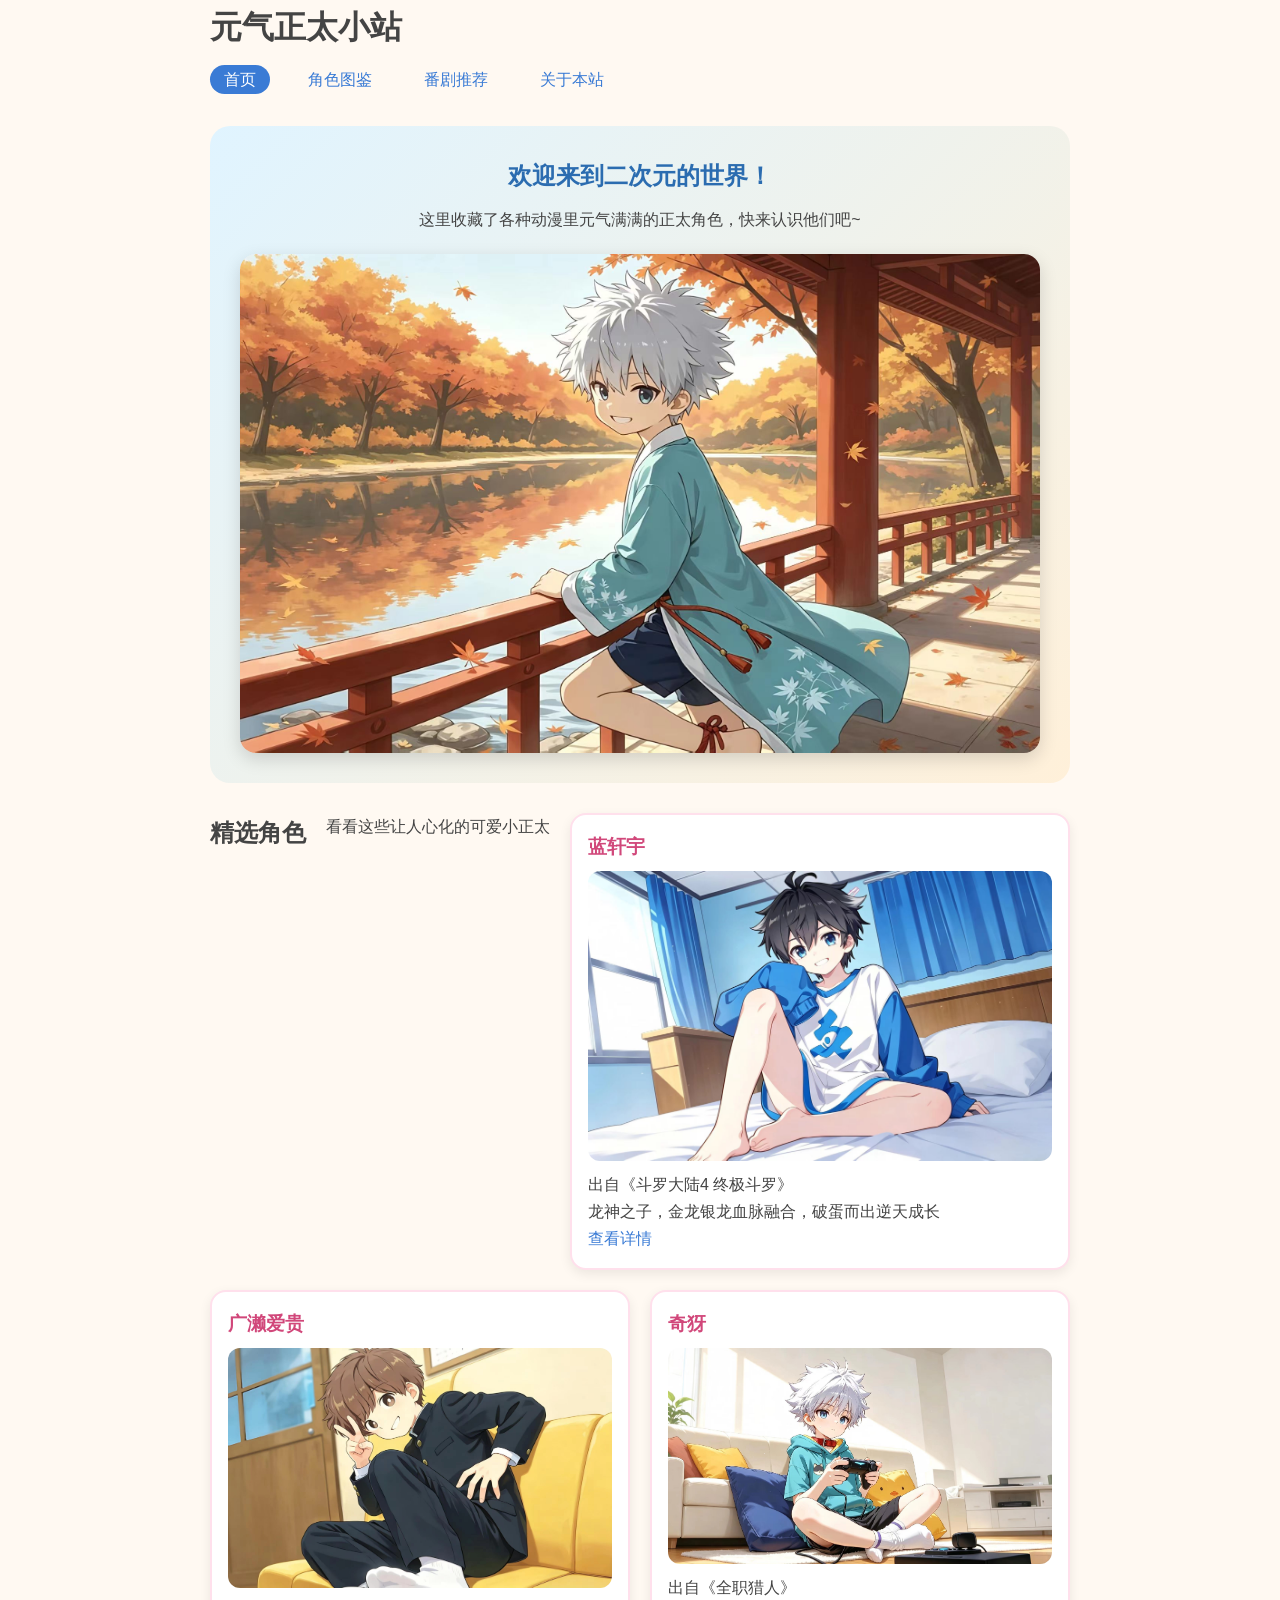
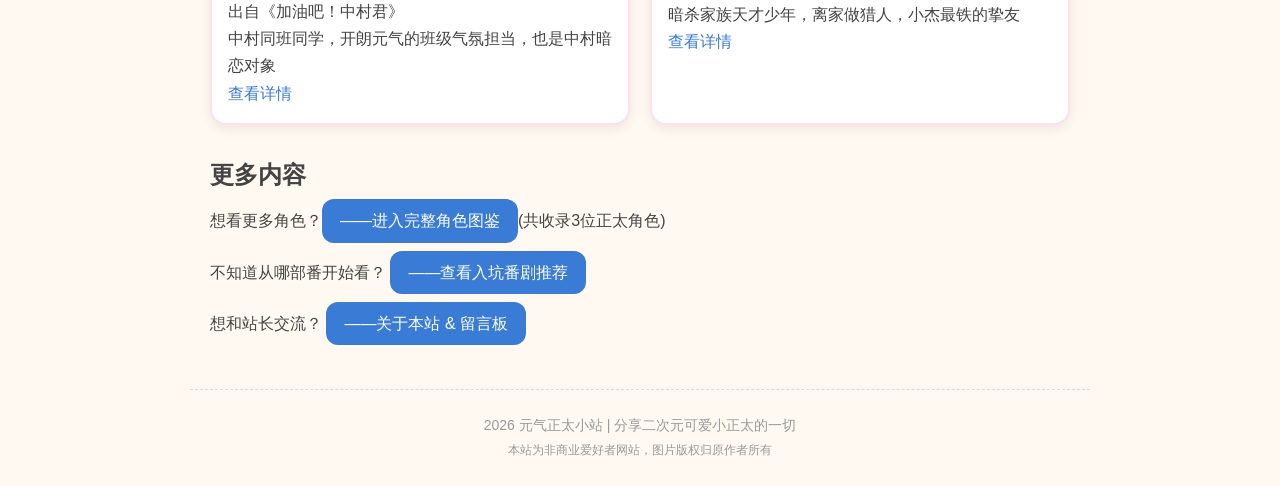
==== index.html @ 90cbcadd "Add files via upload" ====
<!DOCTYPE html>
<html lang="zh-CN">
<head>
    <meta charset="UTF-8">
    <meta name="viewport" content="width=device-width, initial-scale=1.0">
    <title>元气正太小站</title>
    <link rel="stylesheet"href="css/style.css">
</head>
<body>
    <header>
        <h1>元气正太小站</h1> 
        <nav>
            <ul>
                <li><a href="#" class="current">首页</a></li>
                <li><a href="characters.html">角色图鉴</a></li>
                <li><a href="anime.html">番剧推荐</a></li>
                <li><a href="about.html">关于本站</a></li>
            </ul>
        </nav>
    </header>
    <main>
        <section class="hero">
            <h2>欢迎来到二次元的世界！</h2>
            <p>这里收藏了各种动漫里元气满满的正太角色，快来认识他们吧~</p>
            <img src="images/qiya01.jpg" alt="正太合集横幅">
            </section>
            <section class="featured">
                <h2>精选角色</h2>
                <p>看看这些让人心化的可爱小正太</p>
                <article>
                    <h3>蓝轩宇</h3>
                    <img src="images/lanxuanyu01.jpg" alt="蓝轩宇" >
                    <p>出自《斗罗大陆4 终极斗罗》</p>
                    <p>龙神之子，金龙银龙血脉融合，破蛋而出逆天成长</p>
                    <a href="pages/character-xuanyu.html">查看详情 </a>
                </article>

                <article>
                    <h3>广濑爱贵</h3>
                    <img src="images/guanglai01.jpg" alt="广濑爱贵" >
                    <p>出自《加油吧！中村君》</p>
                    <p>中村同班同学，开朗元气的班级气氛担当，也是中村暗恋对象</p>
                    <a href="pages/character-guanglai.html">查看详情</a>
                </article>

                <article>
                    <h3>奇犽</h3>
                    <img src="images/qiya02.jpg" alt="奇犽" >
                    <p>出自《全职猎人》</p>
                    <p>暗杀家族天才少年，离家做猎人，小杰最铁的挚友</p>
                    <a href="pages/character-qiya.html">查看详情</a>
                </article>
            </section>

            <section class="quick-nav">
                <h2>更多内容</h2>
                <p>想看更多角色？<a href="characters.html">——进入完整角色图鉴</a>(共收录3位正太角色)</p>
                <p>不知道从哪部番开始看？ <a href="anime.html">——查看入坑番剧推荐</a></p>
                <p>想和站长交流？ <a href="about.html">——关于本站 & 留言板</a></p>



            </section>
    </main>

    <footer>
        <p> 2026 元气正太小站 | 分享二次元可爱小正太的一切</p>
        <p><small>本站为非商业爱好者网站，图片版权归原作者所有</small></p>
    </footer>
    
    
</body>
</html>
---- css/style.css ----
*{margin: 0;padding: 0;box-sizing: border-box;}

ul {list-style: none;}   /*去掉导航的小圆点 */
a {text-decoration: none; color: #3a7bd5;}  /*去掉下划线*/
img { max-width: 100%; height: auto; display: block;}   /*图片不溢出*/

body {
    font-family: "Microsoft YaHei","WenQuanYi Micro Hei",sans-serif;
    background: #fff9f2;
    color: #444;
    line-height: 1.7;
}
header,main,footer {
    max-width: 900px;
    margin: 0 auto;
    padding: 0 20px;
}
nav ul {
    display: flex;
    gap: 24px;
    padding: 12px 0;
}
nav a {
    padding: 6px 14px;
    border-radius: 20px;
}
nav a:hover {background: #ffd9e6; color: #d1477a;}
nav a.current {background: #3a7bd5; color: #fff;}
.hero {
    background: linear-gradient(135deg,#e0f4ff,#fff0d9);
    border-radius: 20px;
    padding: 30px;
    text-align: center;
    margin: 20px 0;
}

.hero h2 { color: #2b6cb0; margin-bottom: 10px;}

.hero img {
    margin: 20px auto 0;
    border-radius: 16px;
    box-shadow: 0 6px 18px rgba(0, 0, 0, .15);
}
.featured {
    display: flex;
    flex-wrap: wrap;
    gap: 20px;
    margin: 30px 0;
}

.featured > h2, .featured > p { width: 100;}

.featured article {
    flex: 1 1 260px;
    background: #fff;
    border: 2px solid #ffe0ec;
    border-radius: 16px;
    padding: 16px;
    box-shadow: 0 4px 12px rgba(0, 0, 0, .08);
}

.featured article img { border-radius: 12px; margin-bottom: 10px;}
.featured h3 { color: #d1477a; margin-bottom: 8px;}
.quick-nav { margin: 30px 0;}

.quick-nav a {
    display: inline-block;
    background: #3a7bd5;
    color: #fff;
    padding: 8px 18px;
    border-radius: 12px;
    margin: 4px 0;
}

.quick-nav a:hover {background: #d1477a;}

footer {
    border-top: 1px dashed #ffc9dd;
    text-align: center;
    color: #999;
    font-size: 14px;
    padding: 24px 0;
    margin-top: 40px;
}
.character-card {
    background: #fff;
    border: 2px solid #ffe0ec;
    border-radius: 16px;
    padding: 16px;
    margin-bottom: 20px;
    text-align: center;
}
.character-card img {
    border-radius: 12px;
    margin: 10px auto;
}
.character-card a:hover img {
    opacity: 0.85;
}
.gallery {
    display: flex;
    flex-wrap: wrap;
    gap: 12px;
    justify-content: center;
}
.gallery img {
    max-width: 300px;
    border-radius: 12px;
}
blockquote {
    background: #fff;
    border-left: 4px solid #ffc9dd;
    padding: 10px 16px;
    border-radius: 0 12px 12px 0;
    color: #666;
    margin: 12px 0;
}
.anime-list { padding-left: 24px;}

.anime-list li {
    background: #fff;
    border: 2px solid #ffe0ec;
    border-radius: 16px;
    padding: 16px;
    margin-bottom: 16px;
}

.anime-list h3 { color:#d1477a; margin-bottom: 8px;}
.anime-list a {
    display: inline-block;
    background: #3a7bd5;
    color: #fff;
    padding: 8px 18px;
    border-radius: 12px;
    margin-top: 6px;
}
.anime-list a:hover { background: #d1477a;}

.about-form label {
    display: block;
    margin: 10px 0 4px;
}

.about-form input,.about-form textarea,.about-form button {
    font-family: inherit;
    font-size: 14px;
}

.about-form input,.about-form textarea {
    width: 100%;
    max-width: 420px;
    padding: 8px 10px;
    border: 1px solid #ffc9dd;
    border-radius: 10px;
}

.about-form button {
    margin-top: 12px;
    background: #3a7bd5;
    color: #fff;
    border: none;
    padding: 8px 18px;
    border-radius: 12px;
    cursor: pointer;
}

.about-form button:hover {background: #d1477a;}

.about-me {
    background: #fff;
    border: 2px solid #ffe0ec;
    border-radius: 16px;
    padding: 16px;
    margin-bottom: 24px;
}

.about-me img {
    max-width: 200px;
    object-fit: cover;
    border-radius: 50%;
    margin: 12px auto;
}
.back{
    display: block;
    margin-bottom: 8px;
}

@media (max-width: 600px) {
    header, main, footer { padding:0 14px; }

    nav ul{ flex-wrap: wrap; gap: 10px; }

    .hero { padding: 18px; }
    .hero h2 { font-size: 22px; }

    .featured article { flex: 1 1 100%; }
    .gallery img { max-width: 100%; }

    .character-card,.anime-list li { padding: 12px; }

    .about-form input,
    .about-form textarea {max-width: 100%; }

    .anime-list { padding-left: 20px;}
}
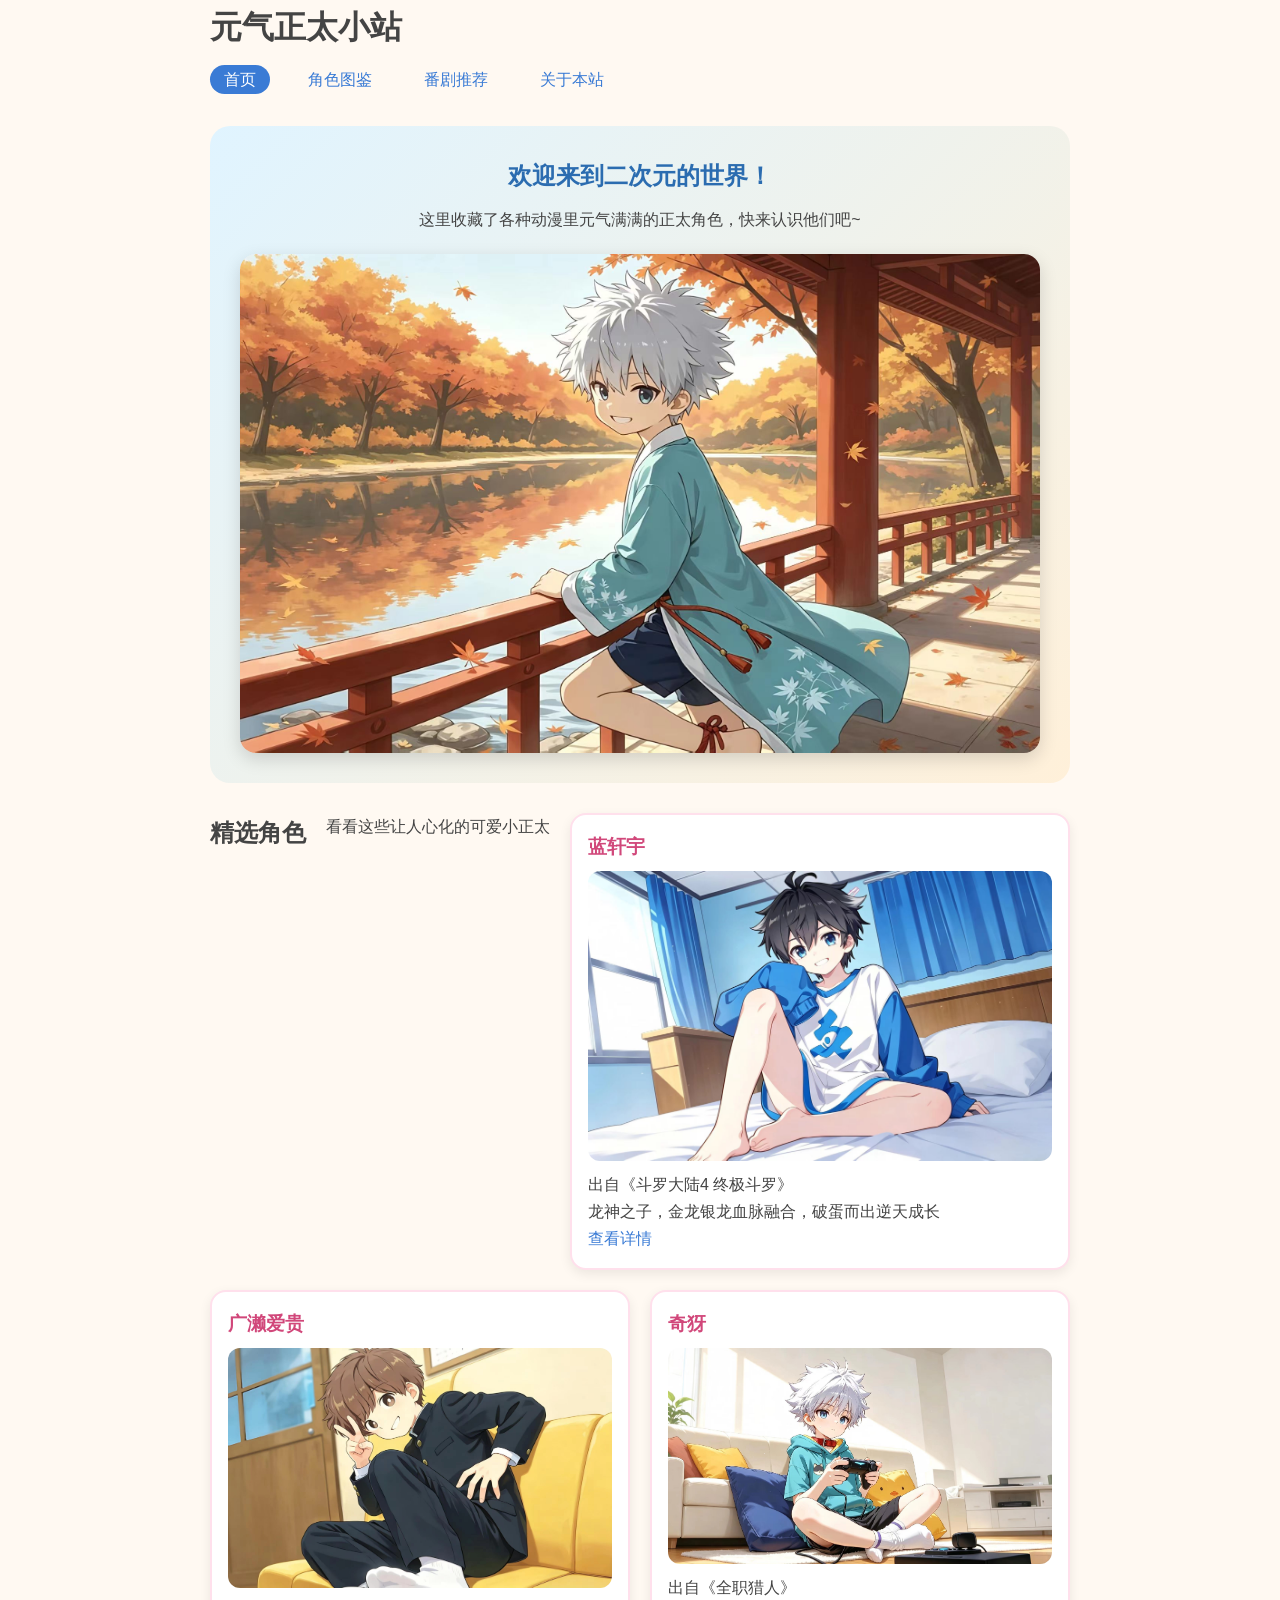
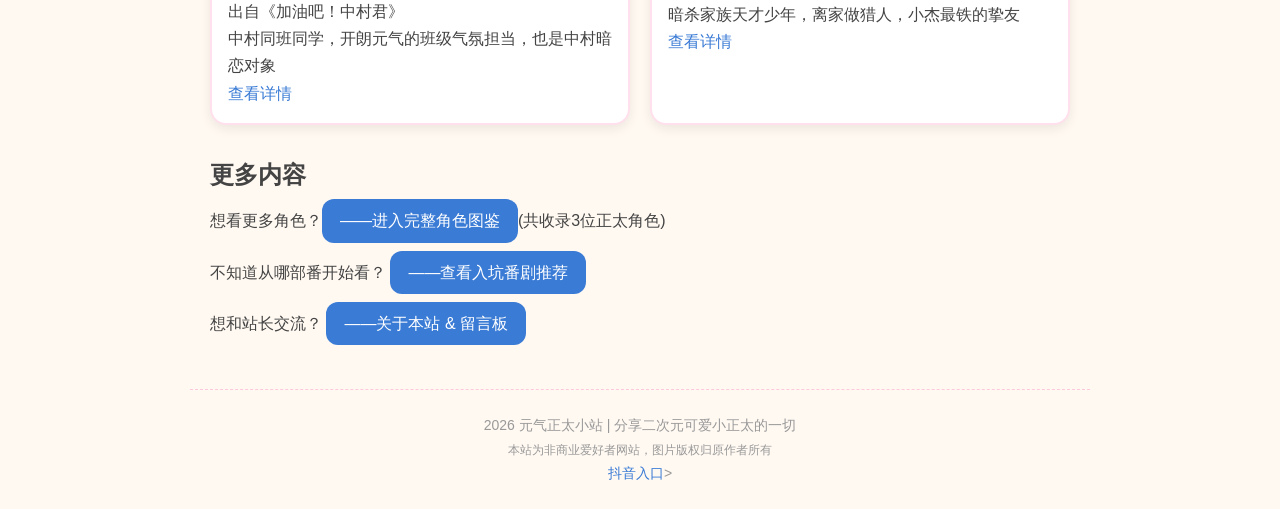
==== commit 729307f0: "Update index.html to include Douyin link Added a link to Douyin in the footer." ====
--- a/index.html
+++ b/index.html
@@ -66,8 +66,9 @@
     <footer>
         <p> 2026 元气正太小站 | 分享二次元可爱小正太的一切</p>
         <p><small>本站为非商业爱好者网站，图片版权归原作者所有</small></p>
+        <p><a href="https://www.douyin.com/jingxuan">抖音入口</a>></p>
     </footer>
     
     
 </body>
-</html>+</html>
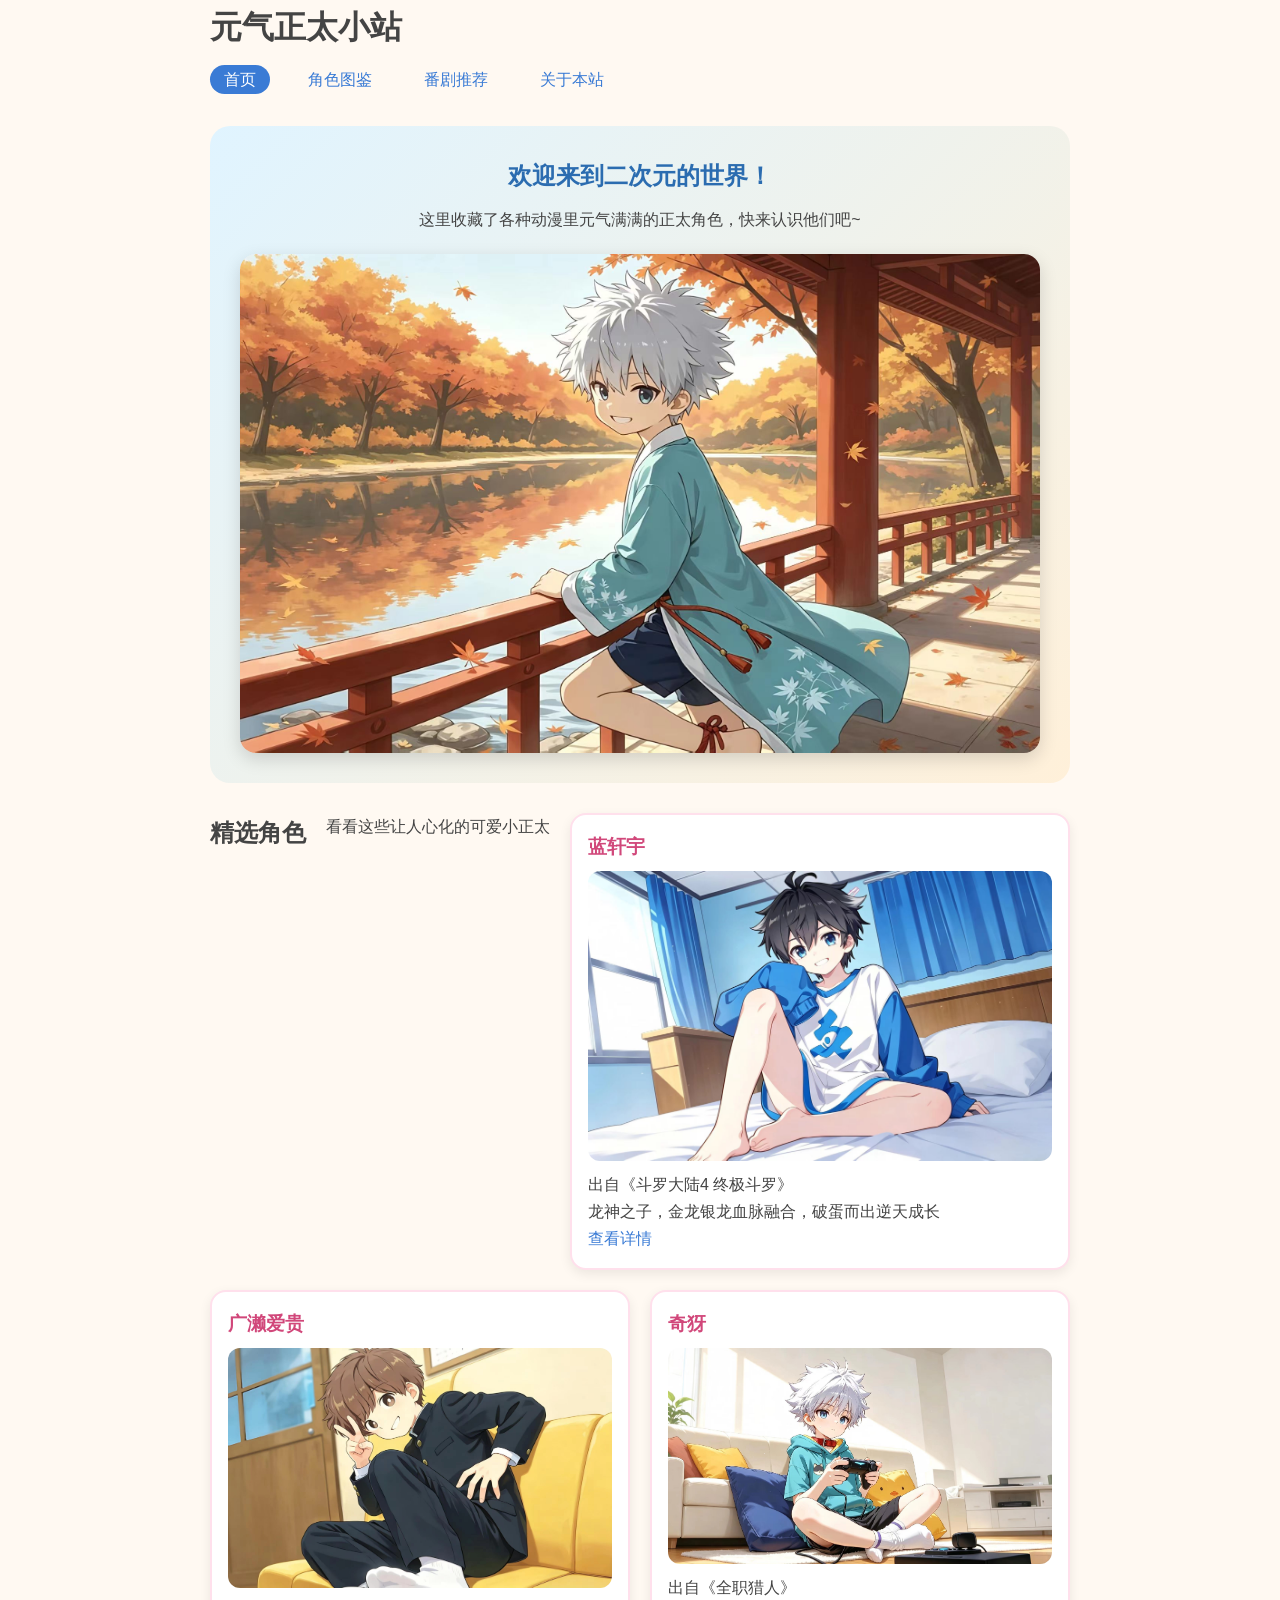
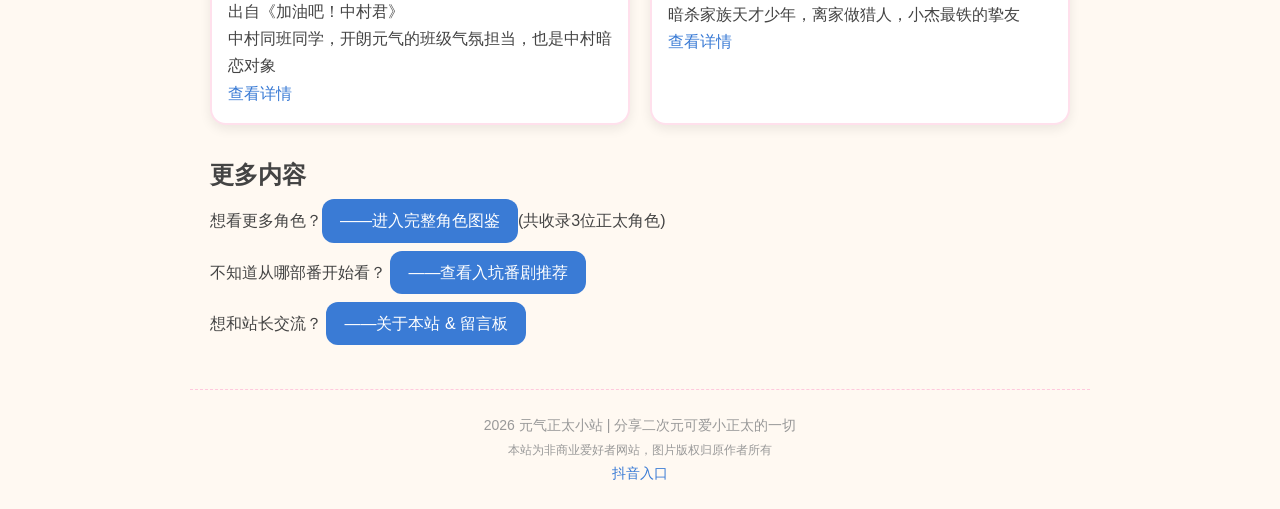
==== commit eeff6fb7: "Fix HTML encoding issues in index.html" ====
--- a/index.html
+++ b/index.html
@@ -66,7 +66,7 @@
     <footer>
         <p> 2026 元气正太小站 | 分享二次元可爱小正太的一切</p>
         <p><small>本站为非商业爱好者网站，图片版权归原作者所有</small></p>
-        <p><a href="https://www.douyin.com/jingxuan">抖音入口</a>></p>
+        <a href="https://www.douyin.com/jingxuan">抖音入口</a>
     </footer>
     
     
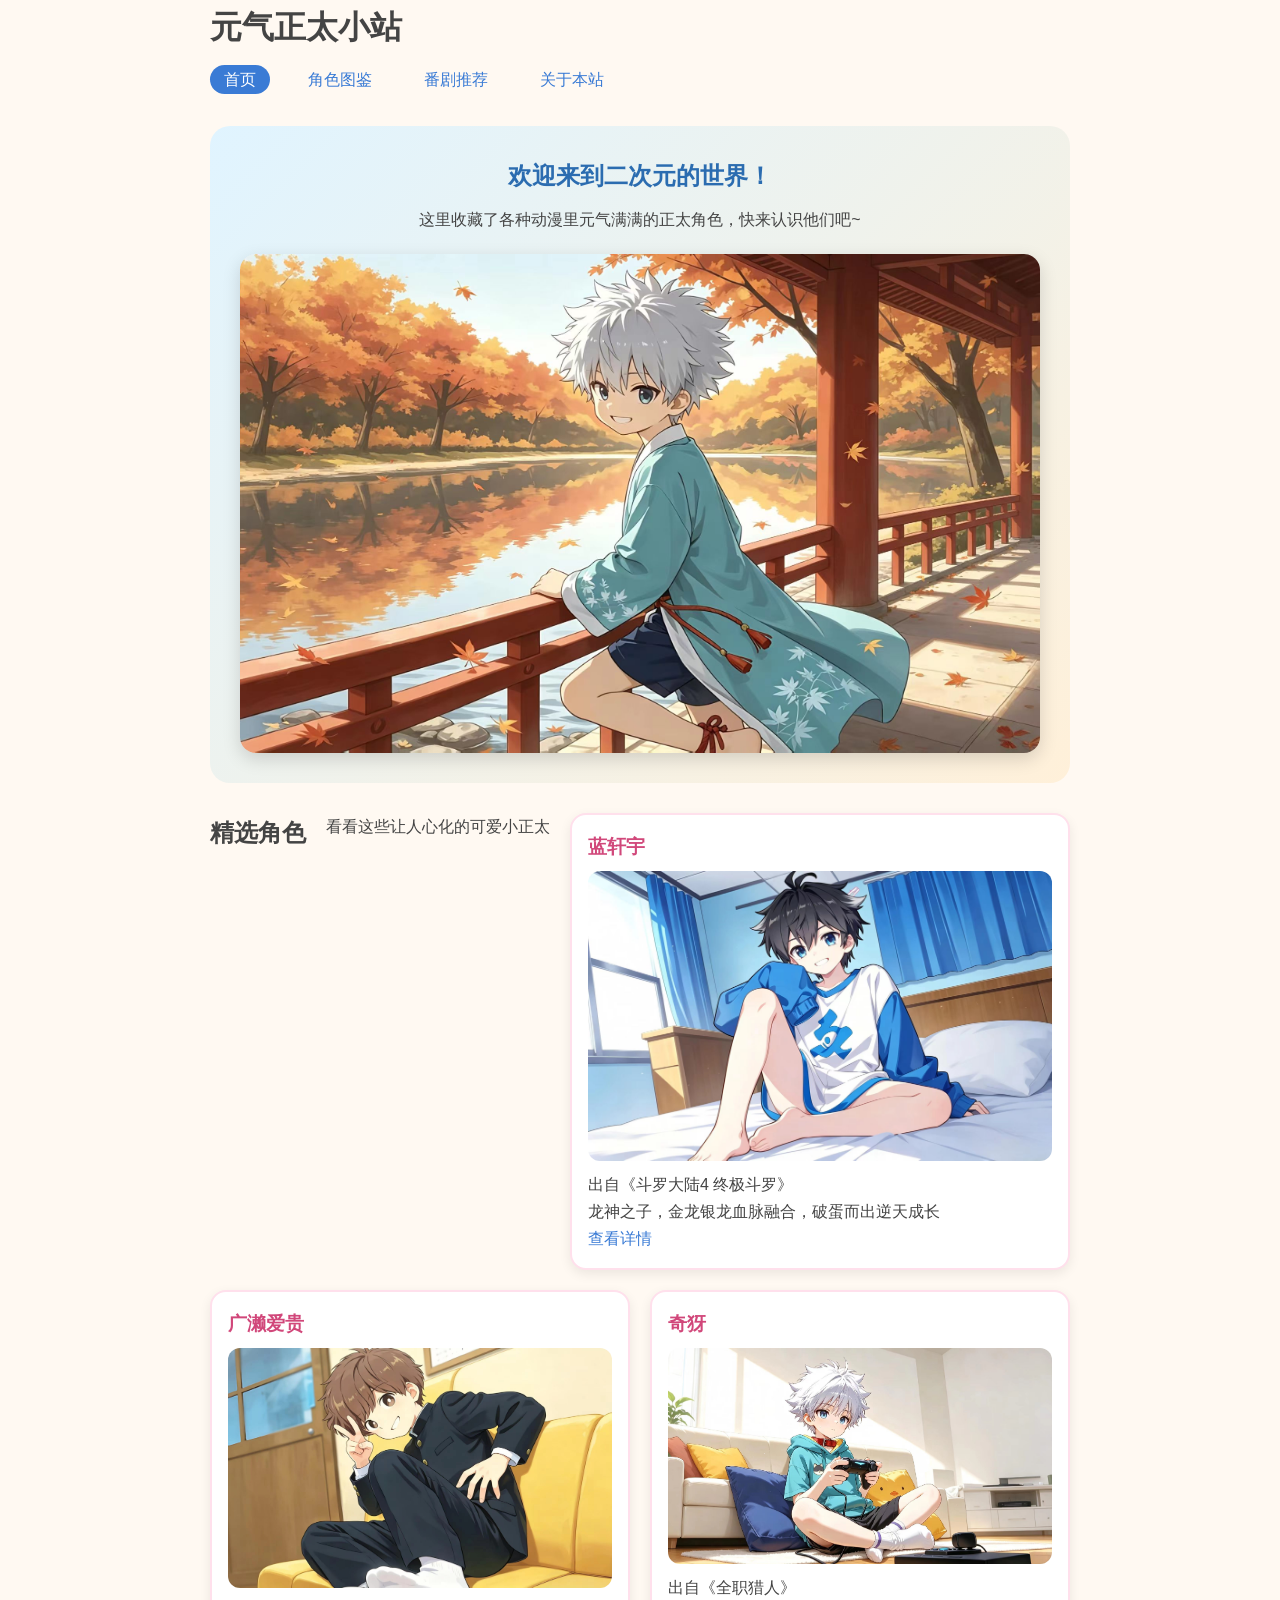
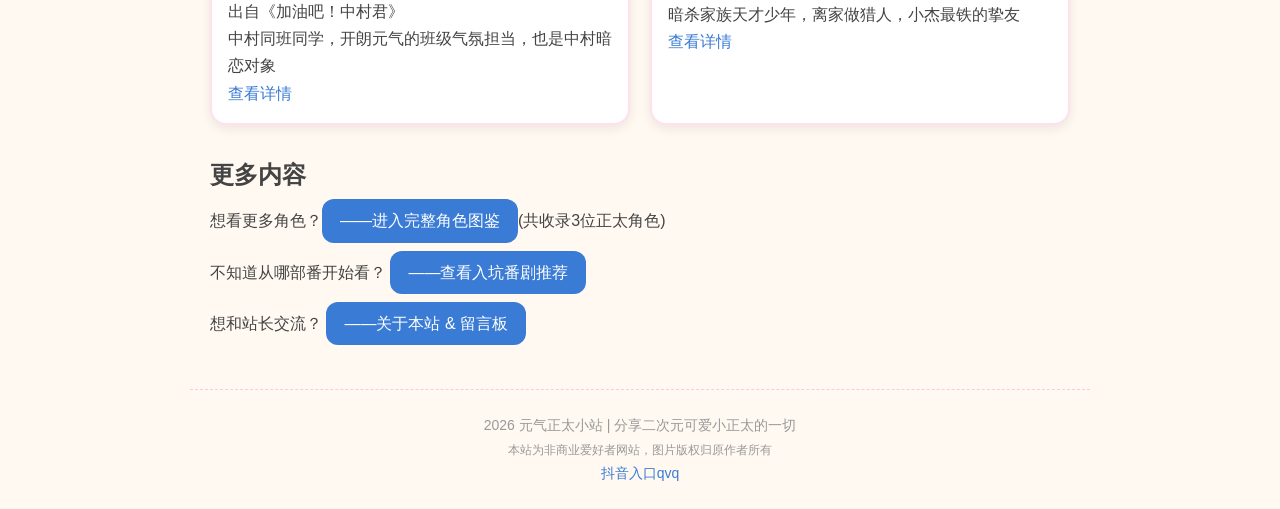
==== commit 1c4e8c8b: "Fix HTML encoding issues in index.html Restored HTML content with proper encoding." ====
--- a/index.html
+++ b/index.html
@@ -66,7 +66,7 @@
     <footer>
         <p> 2026 元气正太小站 | 分享二次元可爱小正太的一切</p>
         <p><small>本站为非商业爱好者网站，图片版权归原作者所有</small></p>
-        <a href="https://www.douyin.com/jingxuan">抖音入口</a>
+        <a href="https://www.douyin.com/jingxuan">抖音入口qvq</a>
     </footer>
     
     
